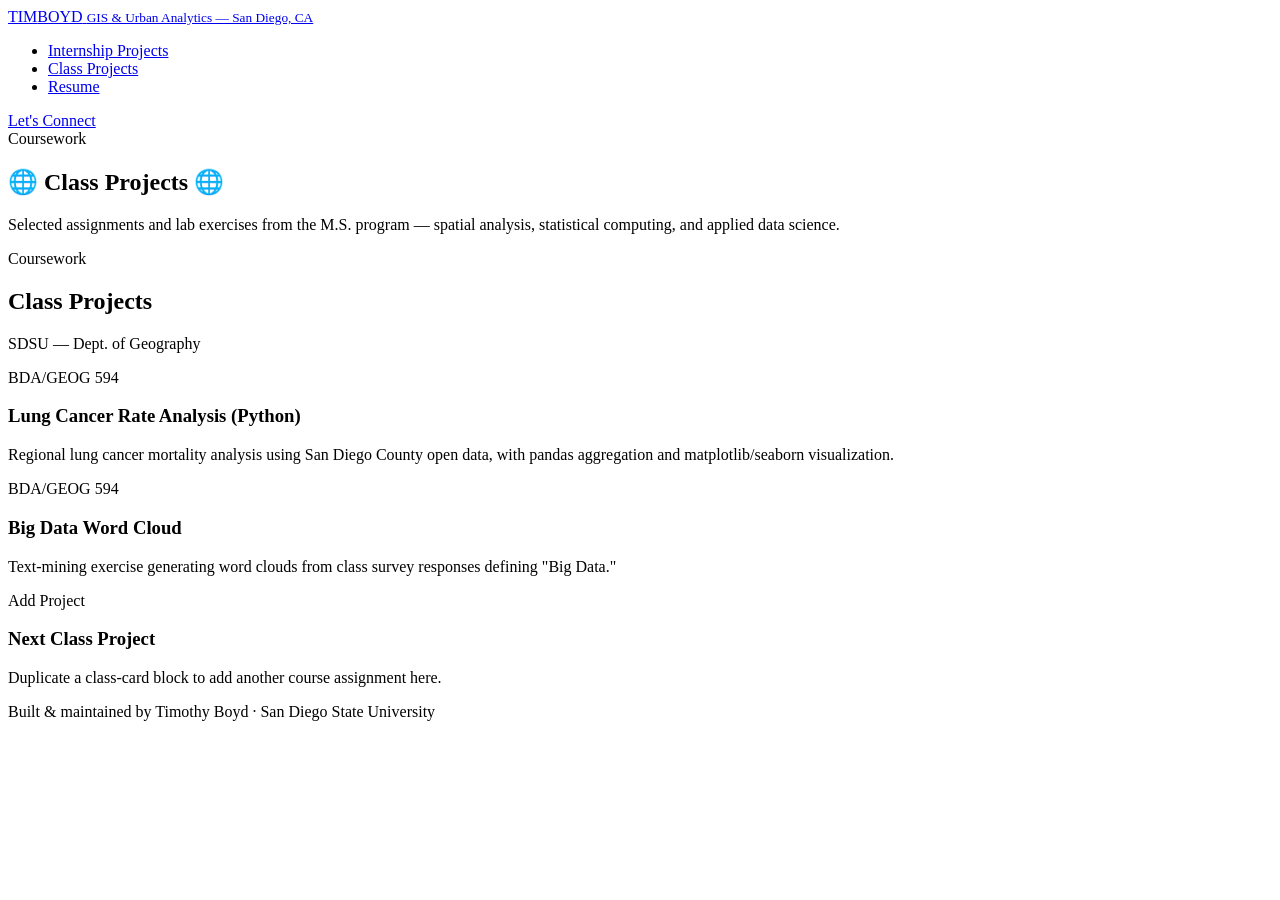
==== Class Projects.html @ 37c8c5c3 "Revise Class Projects page layout and content Updated the title and navigation structure in the proj" ====
<!DOCTYPE html>
<html lang="en">
<head>
<meta charset="UTF-8">
<meta name="viewport" content="width=device-width, initial-scale=1.0">
<title>Timothy Boyd — Class Projects</title>
<link rel="preconnect" href="https://fonts.googleapis.com">
<link href="https://fonts.googleapis.com/css2?family=Sora:wght@500;700&family=Manrope:wght@400;500;600&family=IBM+Plex+Mono:wght@400;500&display=swap" rel="stylesheet">
<link rel="stylesheet" href="styles.css">
</head>
<body>

<div class="nav-wrap">
  <nav class="topnav">
    <a href="index.html" class="wordmark">
      <span><span class="accent">TIM</span>BOYD</span>
      <small>GIS &amp; Urban Analytics — San Diego, CA</small>
    </a>
    <ul class="nav-menu">
      <li><a href="index.html">Internship Projects</a></li>
      <li><a href="class-projects.html" class="active">Class Projects</a></li>
      <li><a href="resume.html">Resume</a></li>
    </ul>
    <a href="mailto:your.email@sdsu.edu" class="cta-pill">Let's Connect</a>
  </nav>
</div>

<section class="hero" style="grid-template-columns: 1fr;">
  <div class="hero-copy">
    <div class="eyebrow">Coursework</div>
    <h1>🌐 Class Projects 🌐</h1>
    <p class="lede">
      Selected assignments and lab exercises from the M.S. program —
      spatial analysis, statistical computing, and applied data science.
    </p>
  </div>
</section>

<main>

  <section id="class-projects">
    <div class="section-header">
      <div class="eyebrow">Coursework</div>
      <h2>Class <span class="accent">Projects</span></h2>
      <p>SDSU — Dept. of Geography</p>
    </div>

    <div class="class-grid">

      <article class="class-card">
        <div class="card-tag">BDA/GEOG 594</div>
        <h3>Lung Cancer Rate Analysis (Python)</h3>
        <p>
          Regional lung cancer mortality analysis using San Diego County
          open data, with pandas aggregation and matplotlib/seaborn
          visualization.
        </p>
      </article>

      <article class="class-card">
        <div class="card-tag">BDA/GEOG 594</div>
        <h3>Big Data Word Cloud</h3>
        <p>
          Text-mining exercise generating word clouds from class survey
          responses defining "Big Data."
        </p>
      </article>

      <article class="class-card">
        <div class="card-tag">Add Project</div>
        <h3>Next Class Project</h3>
        <p>
          Duplicate a class-card block to add another course assignment
          here.
        </p>
      </article>

    </div>
  </section>

</main>

<footer>
  Built &amp; maintained by Timothy Boyd · San Diego State University
</footer>

</body>
</html>
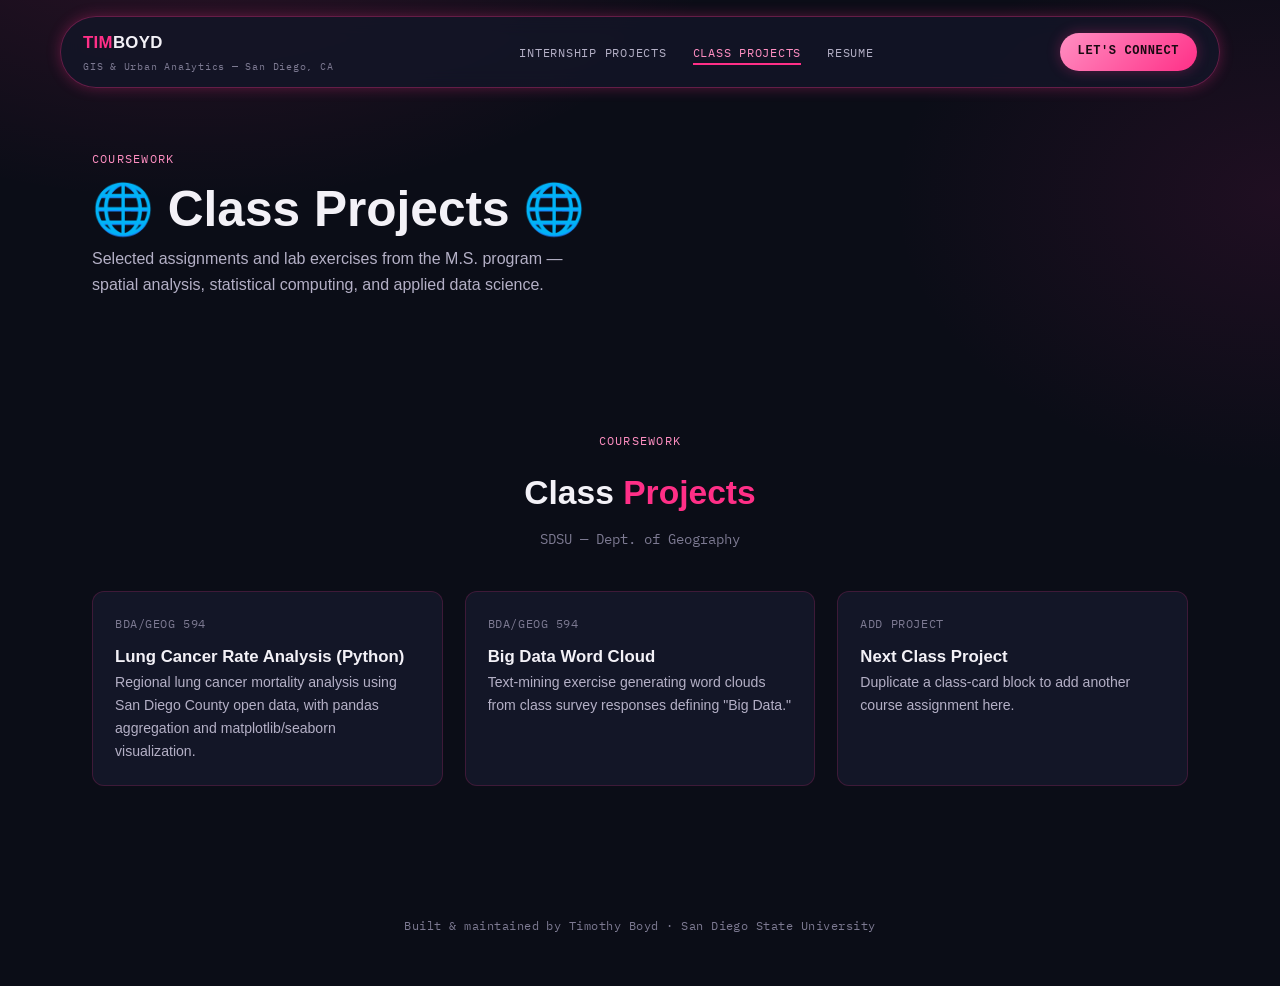
==== commit ed546d34: "Update stylesheet link in Class Projects.html" ====
--- a/Class Projects.html
+++ b/Class Projects.html
@@ -6,7 +6,7 @@
 <title>Timothy Boyd — Class Projects</title>
 <link rel="preconnect" href="https://fonts.googleapis.com">
 <link href="https://fonts.googleapis.com/css2?family=Sora:wght@500;700&family=Manrope:wght@400;500;600&family=IBM+Plex+Mono:wght@400;500&display=swap" rel="stylesheet">
-<link rel="stylesheet" href="styles.css">
+<link rel="stylesheet" href="css/style.css">
 </head>
 <body>
 
--- a/css/style.css
+++ b/css/style.css
@@ -0,0 +1,740 @@
+/* ==========================================================================
+   Portfolio Design System v2 — "Night Signal" theme
+   Dark navy base + neon magenta accent, globe motif
+   ========================================================================== */
+
+:root {
+  --bg: #0b0d17;
+  --bg-panel: #131627;
+  --bg-panel-soft: #171b30;
+  --pink: #ff2f87;
+  --pink-soft: #ff8fc2;
+  --magenta-deep: #7c1652;
+  --magenta-bar: #a5195e;
+  --ink: #f3f1f7;
+  --ink-dim: #b4b0c6;
+  --ink-faint: #7d7a92;
+  --glow-pink: 0 0 28px rgba(255, 47, 135, 0.45);
+  --glow-pink-soft: 0 0 14px rgba(255, 47, 135, 0.3);
+
+  --font-display: "Sora", "Helvetica Neue", Arial, sans-serif;
+  --font-body: "Manrope", "Helvetica Neue", Arial, sans-serif;
+  --font-mono: "IBM Plex Mono", "Courier New", monospace;
+
+  --max-width: 1160px;
+}
+
+* { box-sizing: border-box; }
+
+html { scroll-behavior: smooth; }
+
+body {
+  margin: 0;
+  background: var(--bg);
+  color: var(--ink);
+  font-family: var(--font-body);
+  line-height: 1.65;
+  background-image:
+    radial-gradient(ellipse 900px 500px at 15% -10%, rgba(255,47,135,0.14), transparent 60%),
+    radial-gradient(ellipse 700px 500px at 100% 20%, rgba(124,22,82,0.18), transparent 55%);
+  background-repeat: no-repeat;
+}
+
+a { color: inherit; }
+
+@media (prefers-reduced-motion: reduce) {
+  html { scroll-behavior: auto; }
+  * { animation: none !important; transition: none !important; }
+}
+
+/* ------------------ Top navigation (floating pill) ------------------ */
+
+.nav-wrap {
+  position: sticky;
+  top: 16px;
+  z-index: 100;
+  display: flex;
+  justify-content: center;
+  padding: 0 16px;
+}
+
+.topnav {
+  width: 100%;
+  max-width: var(--max-width);
+  display: flex;
+  align-items: center;
+  justify-content: space-between;
+  gap: 16px;
+  padding: 12px 22px;
+  background: rgba(19, 22, 39, 0.85);
+  backdrop-filter: blur(10px);
+  border: 1px solid rgba(255, 47, 135, 0.35);
+  border-radius: 999px;
+  box-shadow: var(--glow-pink-soft);
+}
+
+.topnav .wordmark {
+  display: flex;
+  flex-direction: column;
+  text-decoration: none;
+  font-family: var(--font-display);
+  font-weight: 700;
+  font-size: 1.05rem;
+  color: var(--ink);
+  letter-spacing: 0.02em;
+}
+
+.topnav .wordmark span.accent { color: var(--pink); }
+
+.topnav .wordmark small {
+  font-family: var(--font-mono);
+  font-weight: 400;
+  font-size: 0.6rem;
+  color: var(--ink-faint);
+  letter-spacing: 0.08em;
+  margin-top: 2px;
+}
+
+.topnav .nav-menu {
+  display: flex;
+  align-items: center;
+  gap: 26px;
+  list-style: none;
+  margin: 0;
+  padding: 0;
+}
+
+.topnav .nav-menu a {
+  font-family: var(--font-mono);
+  font-size: 0.78rem;
+  text-transform: uppercase;
+  letter-spacing: 0.06em;
+  text-decoration: none;
+  color: var(--ink-dim);
+  padding-bottom: 3px;
+  border-bottom: 2px solid transparent;
+  transition: color 0.15s ease, border-color 0.15s ease;
+}
+
+.topnav .nav-menu a:hover { color: var(--ink); }
+
+.topnav .nav-menu a.active {
+  color: var(--pink-soft);
+  border-color: var(--pink);
+}
+
+.topnav .cta-pill {
+  font-family: var(--font-mono);
+  font-size: 0.75rem;
+  text-transform: uppercase;
+  letter-spacing: 0.05em;
+  text-decoration: none;
+  color: #1a0a12;
+  background: linear-gradient(135deg, var(--pink-soft), var(--pink));
+  padding: 9px 18px;
+  border-radius: 999px;
+  font-weight: 700;
+  white-space: nowrap;
+  box-shadow: var(--glow-pink-soft);
+  transition: transform 0.15s ease;
+}
+
+.topnav .cta-pill:hover { transform: translateY(-1px); }
+
+@media (max-width: 720px) {
+  .topnav { flex-wrap: wrap; border-radius: 24px; }
+  .topnav .nav-menu { flex-wrap: wrap; gap: 14px 18px; order: 3; width: 100%; padding-top: 8px; border-top: 1px solid rgba(255,47,135,0.2); }
+}
+
+/* ------------------ Hero ------------------ */
+
+.hero {
+  max-width: var(--max-width);
+  margin: 56px auto 0;
+  padding: 20px 32px 40px;
+  display: grid;
+  grid-template-columns: 1.1fr 0.9fr;
+  gap: 24px;
+  align-items: center;
+}
+
+@media (max-width: 860px) {
+  .hero { grid-template-columns: 1fr; text-align: center; }
+  .hero-globe { order: -1; }
+}
+
+.eyebrow {
+  font-family: var(--font-mono);
+  font-size: 0.78rem;
+  color: var(--pink-soft);
+  letter-spacing: 0.1em;
+  text-transform: uppercase;
+  margin-bottom: 14px;
+}
+
+.hero h1 {
+  font-family: var(--font-display);
+  font-size: clamp(2rem, 5vw, 3.1rem);
+  font-weight: 700;
+  margin: 0 0 8px;
+  line-height: 1.12;
+}
+
+.type-line {
+  font-family: var(--font-mono);
+  font-size: clamp(1.1rem, 2.4vw, 1.4rem);
+  color: var(--pink-soft);
+  margin: 0 0 20px;
+}
+
+.type-line .cursor {
+  display: inline-block;
+  width: 2px;
+  height: 1em;
+  background: var(--pink-soft);
+  margin-left: 4px;
+  vertical-align: -0.15em;
+  animation: blink 1s steps(1) infinite;
+}
+
+@keyframes blink { 50% { opacity: 0; } }
+
+.hero p.lede {
+  color: var(--ink-dim);
+  max-width: 520px;
+  margin: 0 0 28px;
+  font-size: 1rem;
+}
+
+@media (max-width: 860px) {
+  .hero p.lede { margin-left: auto; margin-right: auto; }
+}
+
+.hero-actions {
+  display: flex;
+  align-items: center;
+  gap: 16px;
+  flex-wrap: wrap;
+}
+
+@media (max-width: 860px) {
+  .hero-actions { justify-content: center; }
+}
+
+.btn-primary {
+  font-family: var(--font-mono);
+  font-size: 0.85rem;
+  text-transform: uppercase;
+  letter-spacing: 0.05em;
+  text-decoration: none;
+  color: #1a0a12;
+  background: linear-gradient(135deg, var(--pink-soft), var(--pink));
+  padding: 13px 26px;
+  border-radius: 999px;
+  font-weight: 700;
+  box-shadow: var(--glow-pink);
+  transition: transform 0.15s ease;
+}
+
+.btn-primary:hover { transform: translateY(-2px); }
+
+.social-row {
+  display: flex;
+  gap: 10px;
+}
+
+.social-row a {
+  width: 38px;
+  height: 38px;
+  border-radius: 50%;
+  border: 1px solid rgba(255,47,135,0.4);
+  display: flex;
+  align-items: center;
+  justify-content: center;
+  color: var(--ink-dim);
+  text-decoration: none;
+  transition: border-color 0.15s ease, color 0.15s ease;
+}
+
+.social-row a:hover { border-color: var(--pink); color: var(--pink-soft); }
+.social-row svg { width: 16px; height: 16px; fill: currentColor; }
+
+/* ------------------ Globe ------------------ */
+
+.hero-globe {
+  display: flex;
+  justify-content: center;
+  align-items: center;
+}
+
+.globe-wrap {
+  position: relative;
+  width: min(360px, 80vw);
+  aspect-ratio: 1;
+}
+
+.globe-glow {
+  position: absolute;
+  inset: -20%;
+  background: radial-gradient(circle, rgba(255,47,135,0.35), transparent 65%);
+  filter: blur(10px);
+  z-index: 0;
+}
+
+.globe-svg {
+  position: relative;
+  z-index: 1;
+  width: 100%;
+  height: 100%;
+  filter: drop-shadow(0 0 18px rgba(255,47,135,0.45));
+}
+
+.globe-graticule {
+  transform-origin: 180px 180px;
+  animation: spin 22s linear infinite;
+}
+
+@keyframes spin {
+  from { transform: rotate(0deg); }
+  to { transform: rotate(360deg); }
+}
+
+.globe-marker {
+  animation: pulse 2.2s ease-in-out infinite;
+}
+.globe-marker.d2 { animation-delay: 0.5s; }
+.globe-marker.d3 { animation-delay: 1s; }
+
+@keyframes pulse {
+  0%, 100% { opacity: 0.55; r: 3; }
+  50% { opacity: 1; r: 5; }
+}
+
+/* ------------------ Tech ticker bar ------------------ */
+
+.ticker-bar {
+  background: linear-gradient(90deg, var(--magenta-deep), var(--magenta-bar));
+  padding: 16px 0;
+  margin-top: 24px;
+  border-top: 1px solid rgba(255,255,255,0.08);
+  border-bottom: 1px solid rgba(255,255,255,0.08);
+}
+
+.ticker-inner {
+  max-width: var(--max-width);
+  margin: 0 auto;
+  padding: 0 32px;
+  display: flex;
+  justify-content: space-between;
+  flex-wrap: wrap;
+  gap: 18px;
+}
+
+.ticker-item {
+  display: flex;
+  align-items: center;
+  gap: 8px;
+  font-family: var(--font-mono);
+  font-size: 0.82rem;
+  color: #ffe1ef;
+  letter-spacing: 0.03em;
+}
+
+.ticker-item .dot {
+  width: 7px;
+  height: 7px;
+  border-radius: 50%;
+  background: #ffd7ea;
+}
+
+/* ------------------ Page layout ------------------ */
+
+main {
+  max-width: var(--max-width);
+  margin: 0 auto;
+  padding: 64px 32px 100px;
+}
+
+section + section { margin-top: 76px; }
+
+.section-header {
+  text-align: center;
+  margin-bottom: 40px;
+}
+
+.section-header .eyebrow { justify-content: center; }
+
+.section-header h2 {
+  font-family: var(--font-display);
+  font-size: clamp(1.6rem, 3.5vw, 2.1rem);
+  margin: 0 0 8px;
+  color: var(--ink);
+}
+
+.section-header h2 .accent { color: var(--pink); }
+
+.section-header p {
+  color: var(--ink-faint);
+  font-family: var(--font-mono);
+  font-size: 0.85rem;
+  margin: 0;
+}
+
+.section-header.align-left { text-align: left; }
+.section-header.align-left .eyebrow { justify-content: flex-start; }
+
+/* ------------------ About section ------------------ */
+
+.about-grid {
+  display: grid;
+  grid-template-columns: 1fr 1fr;
+  gap: 40px;
+  align-items: center;
+}
+
+@media (max-width: 900px) {
+  .about-grid { grid-template-columns: 1fr; }
+}
+
+.about-copy p.lede {
+  color: var(--ink-dim);
+  max-width: 480px;
+  margin-bottom: 24px;
+}
+
+.stat-grid {
+  display: grid;
+  grid-template-columns: repeat(2, 1fr);
+  gap: 20px;
+  max-width: 400px;
+}
+
+.stat-block .num {
+  font-family: var(--font-display);
+  font-size: 1.9rem;
+  font-weight: 700;
+  color: var(--pink);
+}
+
+.stat-block .label {
+  font-family: var(--font-mono);
+  font-size: 0.75rem;
+  color: var(--ink-faint);
+  text-transform: uppercase;
+  letter-spacing: 0.04em;
+}
+
+.about-side {
+  display: flex;
+  flex-direction: column;
+  gap: 16px;
+}
+
+.info-card {
+  background: var(--bg-panel);
+  border: 1px solid rgba(255,47,135,0.2);
+  border-radius: 12px;
+  padding: 20px 22px;
+}
+
+.info-card h4 {
+  font-family: var(--font-display);
+  color: var(--pink-soft);
+  margin: 0 0 8px;
+  font-size: 1.02rem;
+}
+
+.info-card p {
+  margin: 0;
+  color: var(--ink-dim);
+  font-size: 0.9rem;
+}
+
+/* Small graticule/compass accent for About/Education sections */
+.motif {
+  width: 100%;
+  max-width: 320px;
+  margin: 0 auto;
+  opacity: 0.9;
+}
+
+/* ------------------ Card grids (certificates / class projects) ------------------ */
+
+.cert-grid, .class-grid {
+  display: grid;
+  grid-template-columns: repeat(auto-fit, minmax(260px, 1fr));
+  gap: 22px;
+}
+
+.cert-card, .class-card {
+  background: var(--bg-panel);
+  border: 1px solid rgba(255,47,135,0.18);
+  border-radius: 12px;
+  padding: 22px;
+  transition: border-color 0.15s ease, transform 0.15s ease;
+}
+
+.cert-card:hover, .class-card:hover, .project-card:hover {
+  border-color: rgba(255,47,135,0.55);
+  transform: translateY(-2px);
+}
+
+.cert-card .card-top {
+  display: flex;
+  justify-content: space-between;
+  align-items: baseline;
+  margin-bottom: 4px;
+}
+
+.cert-card h3, .class-card h3 {
+  font-family: var(--font-display);
+  font-size: 1.05rem;
+  margin: 0;
+  color: var(--ink);
+}
+
+.cert-card .year {
+  font-family: var(--font-mono);
+  font-size: 0.78rem;
+  color: var(--pink-soft);
+}
+
+.cert-card .issuer, .class-card .card-tag {
+  font-family: var(--font-mono);
+  font-size: 0.72rem;
+  color: var(--ink-faint);
+  text-transform: uppercase;
+  letter-spacing: 0.05em;
+  margin-bottom: 10px;
+}
+
+.tag-row {
+  display: flex;
+  flex-wrap: wrap;
+  gap: 6px;
+  margin: 10px 0 14px;
+}
+
+.tag-pill {
+  font-family: var(--font-mono);
+  font-size: 0.68rem;
+  color: var(--pink-soft);
+  background: rgba(255,47,135,0.12);
+  border: 1px solid rgba(255,47,135,0.3);
+  padding: 3px 10px;
+  border-radius: 999px;
+}
+
+.cert-card .view-link {
+  font-family: var(--font-mono);
+  font-size: 0.78rem;
+  color: var(--ink-dim);
+  text-decoration: none;
+}
+
+.cert-card .view-link:hover { color: var(--pink-soft); }
+
+.class-card p { color: var(--ink-dim); font-size: 0.88rem; margin: 0; }
+
+/* ------------------ Education timeline ------------------ */
+
+.edu-grid {
+  display: grid;
+  grid-template-columns: 1fr 1.4fr;
+  gap: 40px;
+  align-items: start;
+}
+
+@media (max-width: 860px) {
+  .edu-grid { grid-template-columns: 1fr; }
+}
+
+.edu-entry {
+  background: var(--bg-panel);
+  border: 1px solid rgba(255,47,135,0.18);
+  border-radius: 12px;
+  padding: 18px 22px;
+  margin-bottom: 16px;
+}
+
+.edu-entry h4 {
+  font-family: var(--font-display);
+  margin: 0 0 4px;
+  color: var(--ink);
+  font-size: 1rem;
+}
+
+.edu-entry .school {
+  color: var(--pink-soft);
+  font-family: var(--font-mono);
+  font-size: 0.82rem;
+  margin-bottom: 4px;
+}
+
+.edu-entry .meta {
+  font-family: var(--font-mono);
+  font-size: 0.75rem;
+  color: var(--ink-faint);
+}
+
+/* ------------------ Project embed grid ------------------ */
+
+.project-grid {
+  display: grid;
+  grid-template-columns: repeat(auto-fit, minmax(420px, 1fr));
+  gap: 26px;
+}
+
+.project-card {
+  background: var(--bg-panel);
+  border: 1px solid rgba(255,47,135,0.18);
+  border-radius: 12px;
+  overflow: hidden;
+  display: flex;
+  flex-direction: column;
+}
+
+.project-card .card-head {
+  padding: 18px 20px 14px;
+  border-bottom: 1px dashed rgba(255,47,135,0.25);
+}
+
+.project-card .card-tag {
+  font-family: var(--font-mono);
+  font-size: 0.68rem;
+  text-transform: uppercase;
+  letter-spacing: 0.06em;
+  color: var(--pink-soft);
+  margin-bottom: 6px;
+}
+
+.project-card h3 {
+  font-family: var(--font-display);
+  font-size: 1.1rem;
+  margin: 0 0 6px;
+  color: var(--ink);
+}
+
+.project-card p {
+  margin: 0;
+  font-size: 0.9rem;
+  color: var(--ink-dim);
+}
+
+.embed-frame {
+  width: 100%;
+  aspect-ratio: 16 / 10;
+  border: none;
+  display: block;
+  background: #fff;
+}
+
+.embed-placeholder {
+  width: 100%;
+  aspect-ratio: 16 / 10;
+  display: flex;
+  align-items: center;
+  justify-content: center;
+  background:
+    repeating-linear-gradient(
+      45deg,
+      rgba(255,47,135,0.06),
+      rgba(255,47,135,0.06) 10px,
+      transparent 10px,
+      transparent 20px
+    );
+  border-top: 1px dashed rgba(255,47,135,0.3);
+}
+
+.embed-placeholder span {
+  font-family: var(--font-mono);
+  font-size: 0.72rem;
+  color: var(--ink-dim);
+  background: var(--bg-panel);
+  padding: 4px 10px;
+  border: 1px dashed rgba(255,47,135,0.4);
+  border-radius: 3px;
+}
+
+/* ------------------ StoryMap slot ------------------ */
+
+.storymap-slot {
+  border: 2px dashed rgba(255,47,135,0.5);
+  border-radius: 14px;
+  background: rgba(255,47,135,0.05);
+  padding: 48px 32px;
+  text-align: center;
+}
+
+.storymap-slot--large {
+  padding: 72px 32px;
+  min-height: 380px;
+  display: flex;
+  flex-direction: column;
+  align-items: center;
+  justify-content: center;
+}
+
+.storymap-slot--large .embed-frame {
+  width: 100%;
+  aspect-ratio: 16 / 9;
+  border: none;
+}
+
+.storymap-slot .slot-label {
+  font-family: var(--font-mono);
+  font-size: 0.75rem;
+  color: var(--pink-soft);
+  text-transform: uppercase;
+  letter-spacing: 0.08em;
+  margin-bottom: 10px;
+}
+
+.storymap-slot h3 {
+  font-family: var(--font-display);
+  font-size: 1.3rem;
+  color: var(--ink);
+  margin: 0 0 10px;
+}
+
+.storymap-slot p {
+  color: var(--ink-dim);
+  max-width: 520px;
+  margin: 0 auto;
+  font-size: 0.95rem;
+}
+
+/* ------------------ Resume page ------------------ */
+
+.resume-entry {
+  display: grid;
+  grid-template-columns: 160px 1fr;
+  gap: 20px;
+  padding: 16px 0;
+  border-bottom: 1px solid rgba(255,47,135,0.15);
+}
+
+.resume-entry .when {
+  font-family: var(--font-mono);
+  font-size: 0.78rem;
+  color: var(--ink-faint);
+}
+
+.resume-entry h4 {
+  font-family: var(--font-display);
+  margin: 0 0 4px;
+  color: var(--ink);
+}
+
+.resume-entry p { margin: 0; color: var(--ink-dim); font-size: 0.92rem; }
+
+/* ------------------ Footer ------------------ */
+
+footer {
+  text-align: center;
+  padding: 30px 32px 50px;
+  font-family: var(--font-mono);
+  font-size: 0.75rem;
+  letter-spacing: 0.04em;
+  color: var(--ink-faint);
+}
